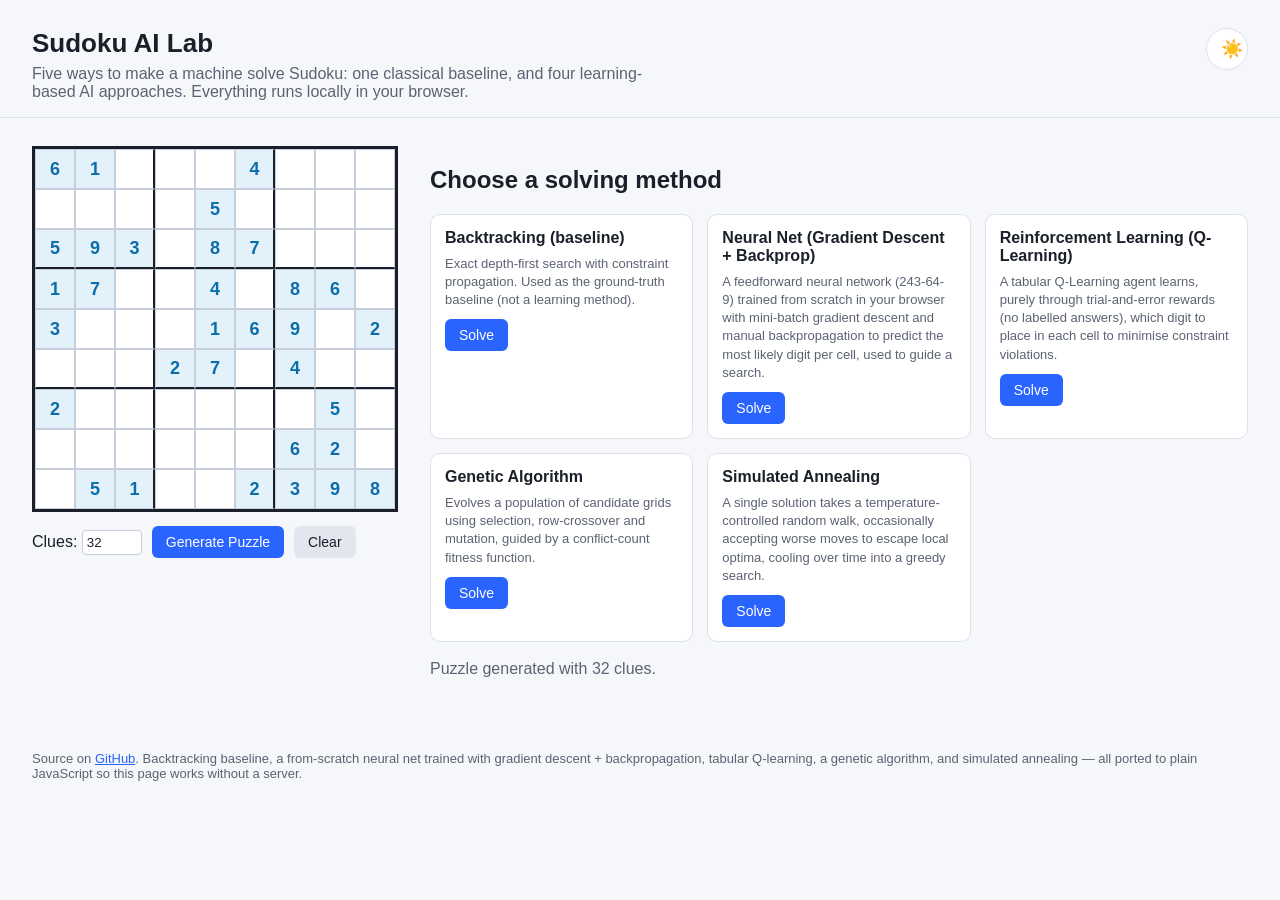
==== docs/index.html @ 743287e5 "Add static site with light/dark mode for GitHub Pages Ports all five solvers (backtracking, gradient" ====
<!DOCTYPE html>
<html lang="en">
<head>
<meta charset="UTF-8">
<meta name="viewport" content="width=device-width, initial-scale=1">
<title>Sudoku AI Lab</title>
<link rel="stylesheet" href="static/style.css">
</head>
<body>
<header>
  <div class="header-row">
    <div>
      <h1>Sudoku AI Lab</h1>
      <p>Five ways to make a machine solve Sudoku: one classical baseline, and four learning-based AI approaches. Everything runs locally in your browser.</p>
    </div>
    <button id="themeToggle" class="theme-toggle" aria-label="Toggle light/dark mode" title="Toggle light/dark mode">🌙</button>
  </div>
</header>

<main>
  <section class="board-section">
    <div id="grid"></div>
    <div class="controls">
      <label>Clues: <input id="clues" type="number" min="20" max="60" value="32"></label>
      <button id="generateBtn">Generate Puzzle</button>
      <button id="clearBtn" class="secondary">Clear</button>
    </div>
  </section>

  <section class="methods-section">
    <h2>Choose a solving method</h2>
    <div class="method-grid" id="methodGrid"></div>
    <div id="status"></div>
    <div id="resultPanel"></div>
  </section>
</main>

<footer>
  <p>Source on <a href="https://github.com/FranciscoPereira/sudoku-ai" target="_blank" rel="noopener">GitHub</a>. Backtracking baseline, a from-scratch neural net trained with gradient descent + backpropagation, tabular Q-learning, a genetic algorithm, and simulated annealing — all ported to plain JavaScript so this page works without a server.</p>
</footer>

<script src="static/board.js"></script>
<script src="static/solver_backtracking.js"></script>
<script src="static/solver_genetic.js"></script>
<script src="static/solver_annealing.js"></script>
<script src="static/solver_neural_net.js"></script>
<script src="static/solver_q_learning.js"></script>
<script src="static/theme.js"></script>
<script src="static/script.js"></script>
</body>
</html>
---- docs/static/style.css ----
* { box-sizing: border-box; }

:root[data-theme="dark"] {
  --bg: #11141a;
  --bg-elevated: #1a1f29;
  --bg-input: #1a1f29;
  --bg-sunken: #11141a;
  --border: #262b36;
  --border-strong: #e8e8ec;
  --border-cell: #3a4150;
  --text: #e8e8ec;
  --text-muted: #9aa3b2;
  --accent: #2a64ff;
  --accent-hover: #1d4fd8;
  --secondary: #3a4150;
  --secondary-hover: #4a5266;
  --fixed: #5dd3ff;
  --fixed-bg: #14202b;
  --filled: #8fffb0;
  --ok-bg: #14401f;
  --ok-text: #8fffb0;
  --fail-bg: #401414;
  --fail-text: #ff8a8a;
}

:root[data-theme="light"] {
  --bg: #f6f7fb;
  --bg-elevated: #ffffff;
  --bg-input: #ffffff;
  --bg-sunken: #eef0f5;
  --border: #dde1ea;
  --border-strong: #1a1f29;
  --border-cell: #c7cdda;
  --text: #1a1f29;
  --text-muted: #5b6372;
  --accent: #2a64ff;
  --accent-hover: #1d4fd8;
  --secondary: #e2e6ef;
  --secondary-hover: #d2d8e5;
  --fixed: #0c6ea8;
  --fixed-bg: #e3f1fb;
  --filled: #1f8a4c;
  --ok-bg: #d9f3df;
  --ok-text: #176b34;
  --fail-bg: #fbdcdc;
  --fail-text: #9c1f1f;
}

body {
  font-family: -apple-system, BlinkMacSystemFont, "Segoe UI", sans-serif;
  background: var(--bg);
  color: var(--text);
  margin: 0;
  padding: 0 0 60px;
  transition: background 0.15s ease, color 0.15s ease;
}

header {
  padding: 28px 32px 16px;
  border-bottom: 1px solid var(--border);
}
.header-row {
  display: flex;
  justify-content: space-between;
  align-items: flex-start;
  gap: 16px;
}
header h1 { margin: 0 0 6px; font-size: 26px; }
header p { margin: 0; color: var(--text-muted); max-width: 640px; }

.theme-toggle {
  background: var(--bg-elevated);
  border: 1px solid var(--border);
  border-radius: 50%;
  width: 42px;
  height: 42px;
  font-size: 18px;
  cursor: pointer;
  flex-shrink: 0;
}
.theme-toggle:hover { background: var(--secondary); }

main {
  display: flex;
  gap: 32px;
  padding: 28px 32px;
  flex-wrap: wrap;
  align-items: flex-start;
}

.board-section { flex: 0 0 auto; }

#grid {
  display: grid;
  grid-template-columns: repeat(9, 40px);
  grid-template-rows: repeat(9, 40px);
  border: 3px solid var(--border-strong);
}
.cell {
  width: 40px; height: 40px;
  text-align: center;
  font-size: 18px;
  border: 1px solid var(--border-cell);
  background: var(--bg-input);
  color: var(--text);
}
.cell.fixed { color: var(--fixed); font-weight: 700; background: var(--fixed-bg); }
.cell.filled { color: var(--filled); }
.cell:nth-child(9n+3), .cell:nth-child(9n+6) { border-right: 2px solid var(--border-strong); }
.cell:nth-child(n+19):nth-child(-n+27),
.cell:nth-child(n+46):nth-child(-n+54) { border-bottom: 2px solid var(--border-strong); }

.controls { margin-top: 14px; display: flex; gap: 10px; align-items: center; }
.controls input {
  width: 60px; padding: 4px;
  background: var(--bg-input); color: var(--text);
  border: 1px solid var(--border-cell); border-radius: 4px;
}

button {
  background: var(--accent);
  color: white;
  border: none;
  padding: 8px 14px;
  border-radius: 6px;
  cursor: pointer;
  font-size: 14px;
}
button:hover { background: var(--accent-hover); }
button.secondary { background: var(--secondary); color: var(--text); }
button.secondary:hover { background: var(--secondary-hover); }

.methods-section { flex: 1 1 480px; min-width: 360px; }

.method-grid {
  display: grid;
  grid-template-columns: repeat(auto-fit, minmax(220px, 1fr));
  gap: 14px;
}
.method-card {
  background: var(--bg-elevated);
  border: 1px solid var(--border);
  border-radius: 10px;
  padding: 14px;
}
.method-card h3 { margin: 0 0 8px; font-size: 16px; }
.method-card p { margin: 0 0 10px; font-size: 13px; color: var(--text-muted); line-height: 1.4; }

#status { margin-top: 18px; min-height: 20px; color: var(--text-muted); }
#resultPanel { margin-top: 10px; }
.result-box {
  background: var(--bg-elevated);
  border: 1px solid var(--border);
  border-radius: 10px;
  padding: 14px;
  font-size: 14px;
}
.result-box pre {
  background: var(--bg-sunken);
  padding: 10px;
  border-radius: 6px;
  overflow-x: auto;
  font-size: 13px;
}
.badge {
  display: inline-block;
  padding: 2px 8px;
  border-radius: 12px;
  font-size: 12px;
  margin-left: 8px;
}
.badge.ok { background: var(--ok-bg); color: var(--ok-text); }
.badge.fail { background: var(--fail-bg); color: var(--fail-text); }

footer {
  padding: 20px 32px 0;
  color: var(--text-muted);
  font-size: 13px;
}
footer a { color: var(--accent); }
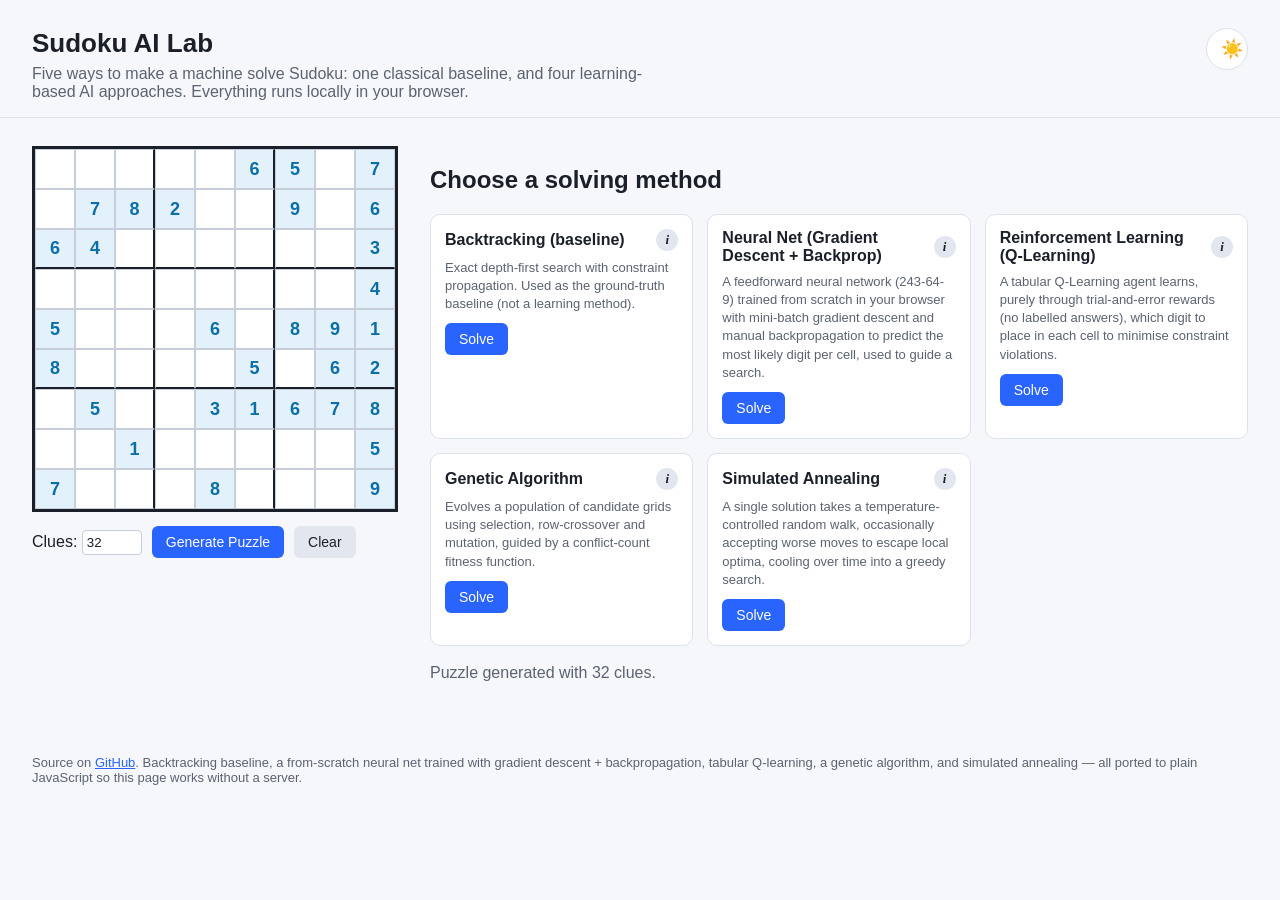
==== commit cab8db07: "Add info modal to each algorithm card Each method card now has an (i) button opening a modal with a " ====
--- a/docs/index.html
+++ b/docs/index.html
@@ -35,6 +35,16 @@
   </section>
 </main>
 
+<div id="infoModalOverlay" class="info-modal-overlay" aria-hidden="true">
+  <div class="info-modal" role="dialog" aria-modal="true" aria-labelledby="infoModalTitle">
+    <div class="info-modal-header">
+      <h3 id="infoModalTitle"></h3>
+      <button id="infoModalClose" class="info-modal-close" aria-label="Close">×</button>
+    </div>
+    <div id="infoModalBody" class="info-modal-body"></div>
+  </div>
+</div>
+
 <footer>
   <p>Source on <a href="https://github.com/FranciscoPereira/sudoku-ai" target="_blank" rel="noopener">GitHub</a>. Backtracking baseline, a from-scratch neural net trained with gradient descent + backpropagation, tabular Q-learning, a genetic algorithm, and simulated annealing — all ported to plain JavaScript so this page works without a server.</p>
 </footer>
--- a/docs/static/style.css
+++ b/docs/static/style.css
@@ -143,8 +143,106 @@
   border-radius: 10px;
   padding: 14px;
 }
-.method-card h3 { margin: 0 0 8px; font-size: 16px; }
+.method-card h3 { margin: 0; font-size: 16px; }
 .method-card p { margin: 0 0 10px; font-size: 13px; color: var(--text-muted); line-height: 1.4; }
+
+.method-card-header {
+  display: flex;
+  justify-content: space-between;
+  align-items: center;
+  gap: 8px;
+  margin-bottom: 8px;
+}
+
+.info-btn {
+  width: 22px;
+  height: 22px;
+  min-width: 22px;
+  padding: 0;
+  border-radius: 50%;
+  background: var(--secondary);
+  color: var(--text);
+  font-size: 13px;
+  font-style: italic;
+  font-weight: 700;
+  font-family: Georgia, serif;
+  line-height: 1;
+  display: flex;
+  align-items: center;
+  justify-content: center;
+}
+.info-btn:hover { background: var(--secondary-hover); }
+
+.info-modal-overlay {
+  display: none;
+  position: fixed;
+  inset: 0;
+  background: rgba(0, 0, 0, 0.55);
+  align-items: center;
+  justify-content: center;
+  padding: 24px;
+  z-index: 100;
+}
+.info-modal-overlay.open { display: flex; }
+
+.info-modal {
+  background: var(--bg-elevated);
+  border: 1px solid var(--border);
+  border-radius: 12px;
+  max-width: 640px;
+  width: 100%;
+  max-height: 85vh;
+  overflow-y: auto;
+  padding: 0;
+  box-shadow: 0 12px 40px rgba(0, 0, 0, 0.35);
+}
+
+.info-modal-header {
+  display: flex;
+  justify-content: space-between;
+  align-items: center;
+  padding: 18px 20px;
+  border-bottom: 1px solid var(--border);
+  position: sticky;
+  top: 0;
+  background: var(--bg-elevated);
+}
+.info-modal-header h3 { margin: 0; font-size: 18px; }
+
+.info-modal-close {
+  background: transparent;
+  color: var(--text-muted);
+  font-size: 22px;
+  line-height: 1;
+  padding: 0 6px;
+  border-radius: 6px;
+}
+.info-modal-close:hover { background: var(--secondary); color: var(--text); }
+
+.info-modal-body {
+  padding: 20px;
+  font-size: 14px;
+  line-height: 1.6;
+}
+.info-modal-body h4 { margin: 16px 0 6px; font-size: 14px; color: var(--text); }
+.info-modal-body p { margin: 0 0 10px; color: var(--text-muted); }
+.info-modal-body ul, .info-modal-body ol { margin: 0 0 10px; padding-left: 20px; color: var(--text-muted); }
+.info-modal-body li { margin-bottom: 4px; }
+.info-modal-body code {
+  background: var(--bg-sunken);
+  padding: 1px 5px;
+  border-radius: 4px;
+  font-size: 13px;
+}
+.info-modal-body pre {
+  background: var(--bg-sunken);
+  padding: 12px;
+  border-radius: 8px;
+  overflow-x: auto;
+  font-size: 12.5px;
+  line-height: 1.5;
+  color: var(--text);
+}
 
 #status { margin-top: 18px; min-height: 20px; color: var(--text-muted); }
 #resultPanel { margin-top: 10px; }
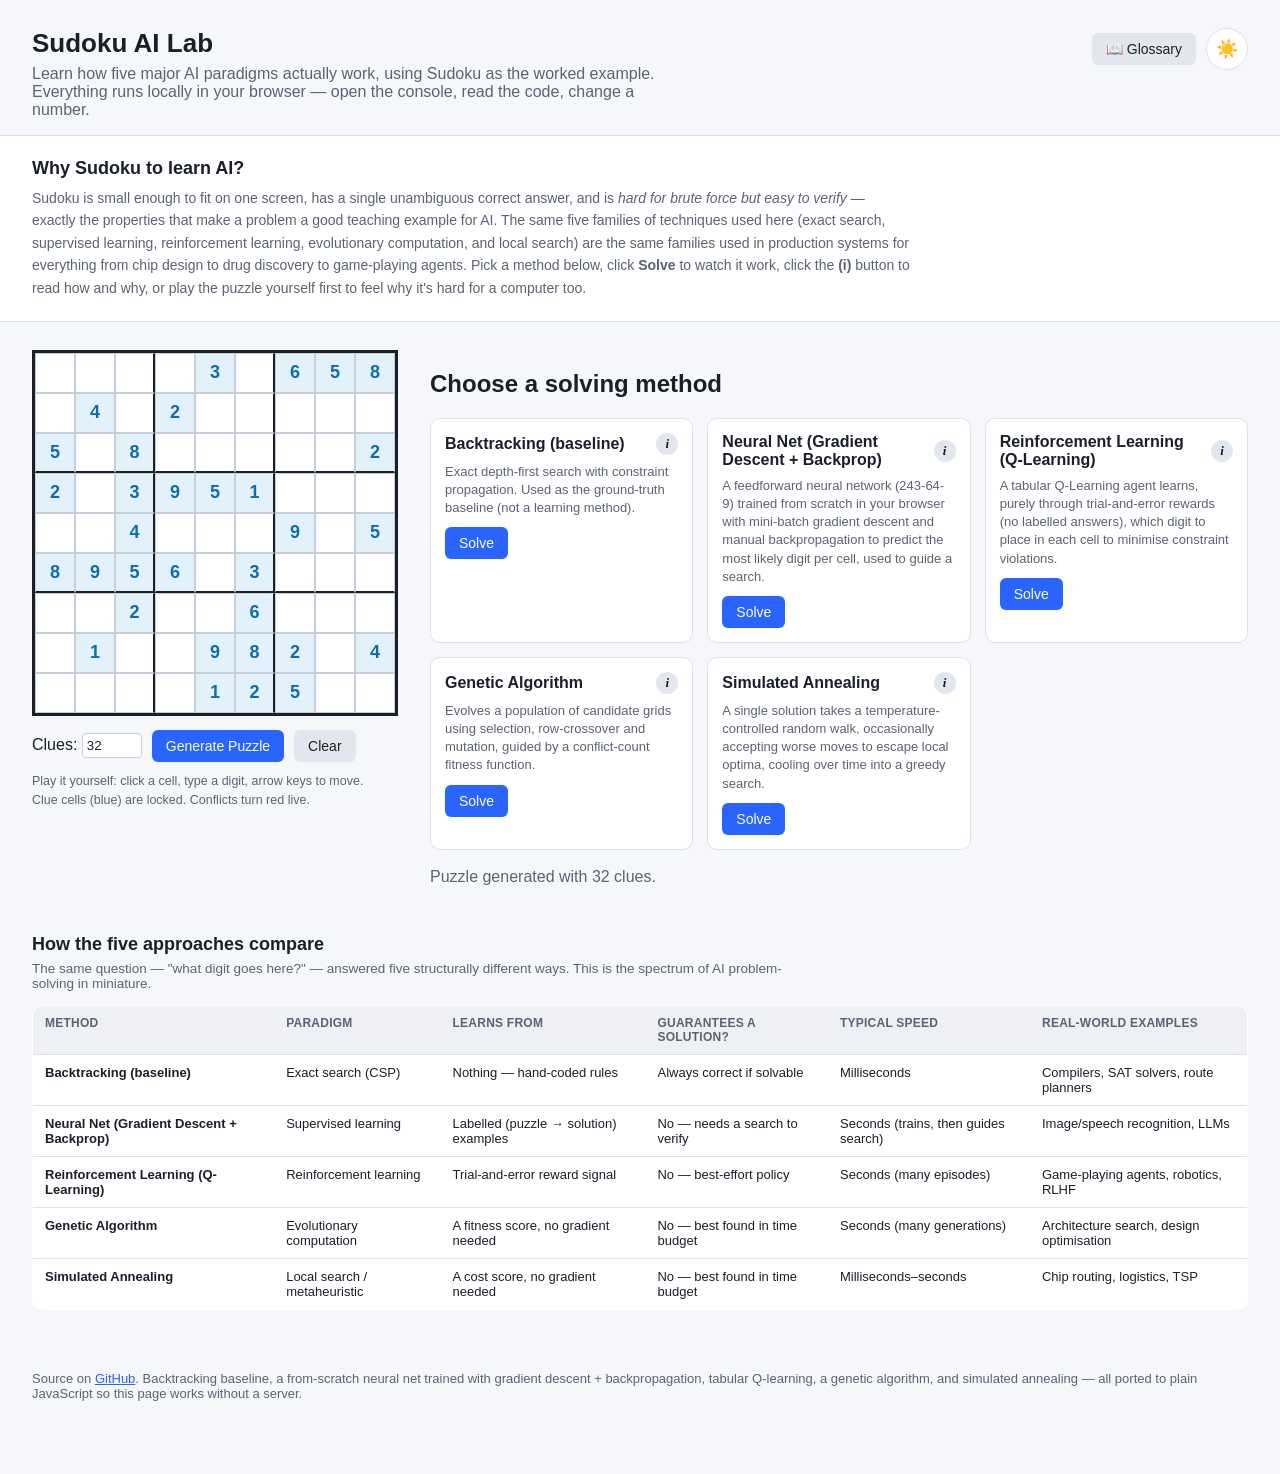
==== commit ad3b6f60: "Make the site educational for AI learners Add an intro section explaining why Sudoku is a good teach" ====
--- a/docs/index.html
+++ b/docs/index.html
@@ -11,11 +11,27 @@
   <div class="header-row">
     <div>
       <h1>Sudoku AI Lab</h1>
-      <p>Five ways to make a machine solve Sudoku: one classical baseline, and four learning-based AI approaches. Everything runs locally in your browser.</p>
+      <p>Learn how five major AI paradigms actually work, using Sudoku as the worked example. Everything runs locally in your browser — open the console, read the code, change a number.</p>
     </div>
-    <button id="themeToggle" class="theme-toggle" aria-label="Toggle light/dark mode" title="Toggle light/dark mode">🌙</button>
+    <div class="header-actions">
+      <button id="glossaryBtn" class="secondary" title="Glossary of AI terms">📖 Glossary</button>
+      <button id="themeToggle" class="theme-toggle" aria-label="Toggle light/dark mode" title="Toggle light/dark mode">🌙</button>
+    </div>
   </div>
 </header>
+
+<section class="intro-section">
+  <h2>Why Sudoku to learn AI?</h2>
+  <p>
+    Sudoku is small enough to fit on one screen, has a single unambiguous correct answer, and is
+    <em>hard for brute force but easy to verify</em> — exactly the properties that make a problem a good
+    teaching example for AI. The same five families of techniques used here (exact search, supervised
+    learning, reinforcement learning, evolutionary computation, and local search) are the same families
+    used in production systems for everything from chip design to drug discovery to game-playing agents.
+    Pick a method below, click <strong>Solve</strong> to watch it work, click the <strong>(i)</strong> button
+    to read how and why, or play the puzzle yourself first to feel why it's hard for a computer too.
+  </p>
+</section>
 
 <main>
   <section class="board-section">
@@ -25,6 +41,7 @@
       <button id="generateBtn">Generate Puzzle</button>
       <button id="clearBtn" class="secondary">Clear</button>
     </div>
+    <p class="board-hint">Play it yourself: click a cell, type a digit, arrow keys to move. Clue cells (blue) are locked. Conflicts turn red live.</p>
   </section>
 
   <section class="methods-section">
@@ -35,6 +52,14 @@
   </section>
 </main>
 
+<section class="compare-section">
+  <h2>How the five approaches compare</h2>
+  <p class="compare-intro">The same question — "what digit goes here?" — answered five structurally different ways. This is the spectrum of AI problem-solving in miniature.</p>
+  <div class="table-wrap">
+    <table class="compare-table" id="compareTable"></table>
+  </div>
+</section>
+
 <div id="infoModalOverlay" class="info-modal-overlay" aria-hidden="true">
   <div class="info-modal" role="dialog" aria-modal="true" aria-labelledby="infoModalTitle">
     <div class="info-modal-header">
@@ -42,6 +67,16 @@
       <button id="infoModalClose" class="info-modal-close" aria-label="Close">×</button>
     </div>
     <div id="infoModalBody" class="info-modal-body"></div>
+  </div>
+</div>
+
+<div id="glossaryModalOverlay" class="info-modal-overlay" aria-hidden="true">
+  <div class="info-modal" role="dialog" aria-modal="true" aria-labelledby="glossaryModalTitle">
+    <div class="info-modal-header">
+      <h3 id="glossaryModalTitle">Glossary of AI terms</h3>
+      <button id="glossaryModalClose" class="info-modal-close" aria-label="Close">×</button>
+    </div>
+    <div id="glossaryModalBody" class="info-modal-body"></div>
   </div>
 </div>
 
--- a/docs/static/style.css
+++ b/docs/static/style.css
@@ -68,6 +68,13 @@
 header h1 { margin: 0 0 6px; font-size: 26px; }
 header p { margin: 0; color: var(--text-muted); max-width: 640px; }
 
+.header-actions {
+  display: flex;
+  gap: 10px;
+  align-items: center;
+  flex-shrink: 0;
+}
+
 .theme-toggle {
   background: var(--bg-elevated);
   border: 1px solid var(--border);
@@ -77,8 +84,17 @@
   font-size: 18px;
   cursor: pointer;
   flex-shrink: 0;
+  padding: 0;
 }
 .theme-toggle:hover { background: var(--secondary); }
+
+.intro-section {
+  padding: 22px 32px;
+  background: var(--bg-elevated);
+  border-bottom: 1px solid var(--border);
+}
+.intro-section h2 { margin: 0 0 8px; font-size: 18px; }
+.intro-section p { margin: 0; color: var(--text-muted); max-width: 880px; line-height: 1.6; font-size: 14px; }
 
 main {
   display: flex;
@@ -86,6 +102,63 @@
   padding: 28px 32px;
   flex-wrap: wrap;
   align-items: flex-start;
+}
+
+.board-hint {
+  margin: 10px 0 0;
+  font-size: 12.5px;
+  color: var(--text-muted);
+  max-width: 360px;
+  line-height: 1.5;
+}
+
+.compare-section {
+  padding: 8px 32px 28px;
+}
+.compare-section h2 { margin: 0 0 6px; font-size: 18px; }
+.compare-intro { margin: 0 0 14px; color: var(--text-muted); font-size: 13.5px; max-width: 760px; }
+
+.table-wrap { overflow-x: auto; }
+.compare-table {
+  border-collapse: collapse;
+  width: 100%;
+  min-width: 720px;
+  font-size: 13px;
+  background: var(--bg-elevated);
+  border: 1px solid var(--border);
+  border-radius: 10px;
+  overflow: hidden;
+}
+.compare-table th, .compare-table td {
+  text-align: left;
+  padding: 10px 12px;
+  border-bottom: 1px solid var(--border);
+  vertical-align: top;
+}
+.compare-table th {
+  background: var(--bg-sunken);
+  color: var(--text-muted);
+  font-weight: 600;
+  font-size: 12px;
+  text-transform: uppercase;
+  letter-spacing: 0.02em;
+}
+.compare-table tbody tr:last-child td { border-bottom: none; }
+.compare-table td:first-child { color: var(--text); }
+
+.glossary-list { margin: 0; }
+.glossary-list dt {
+  font-weight: 700;
+  color: var(--text);
+  margin-top: 14px;
+  font-size: 14px;
+}
+.glossary-list dt:first-child { margin-top: 0; }
+.glossary-list dd {
+  margin: 4px 0 0;
+  color: var(--text-muted);
+  font-size: 13.5px;
+  line-height: 1.5;
 }
 
 .board-section { flex: 0 0 auto; }
@@ -104,8 +177,10 @@
   background: var(--bg-input);
   color: var(--text);
 }
-.cell.fixed { color: var(--fixed); font-weight: 700; background: var(--fixed-bg); }
+.cell.fixed { color: var(--fixed); font-weight: 700; background: var(--fixed-bg); cursor: default; }
 .cell.filled { color: var(--filled); }
+.cell.conflict { background: var(--fail-bg) !important; color: var(--fail-text) !important; }
+.cell:focus { outline: 2px solid var(--accent); outline-offset: -2px; z-index: 1; position: relative; }
 .cell:nth-child(9n+3), .cell:nth-child(9n+6) { border-right: 2px solid var(--border-strong); }
 .cell:nth-child(n+19):nth-child(-n+27),
 .cell:nth-child(n+46):nth-child(-n+54) { border-bottom: 2px solid var(--border-strong); }
